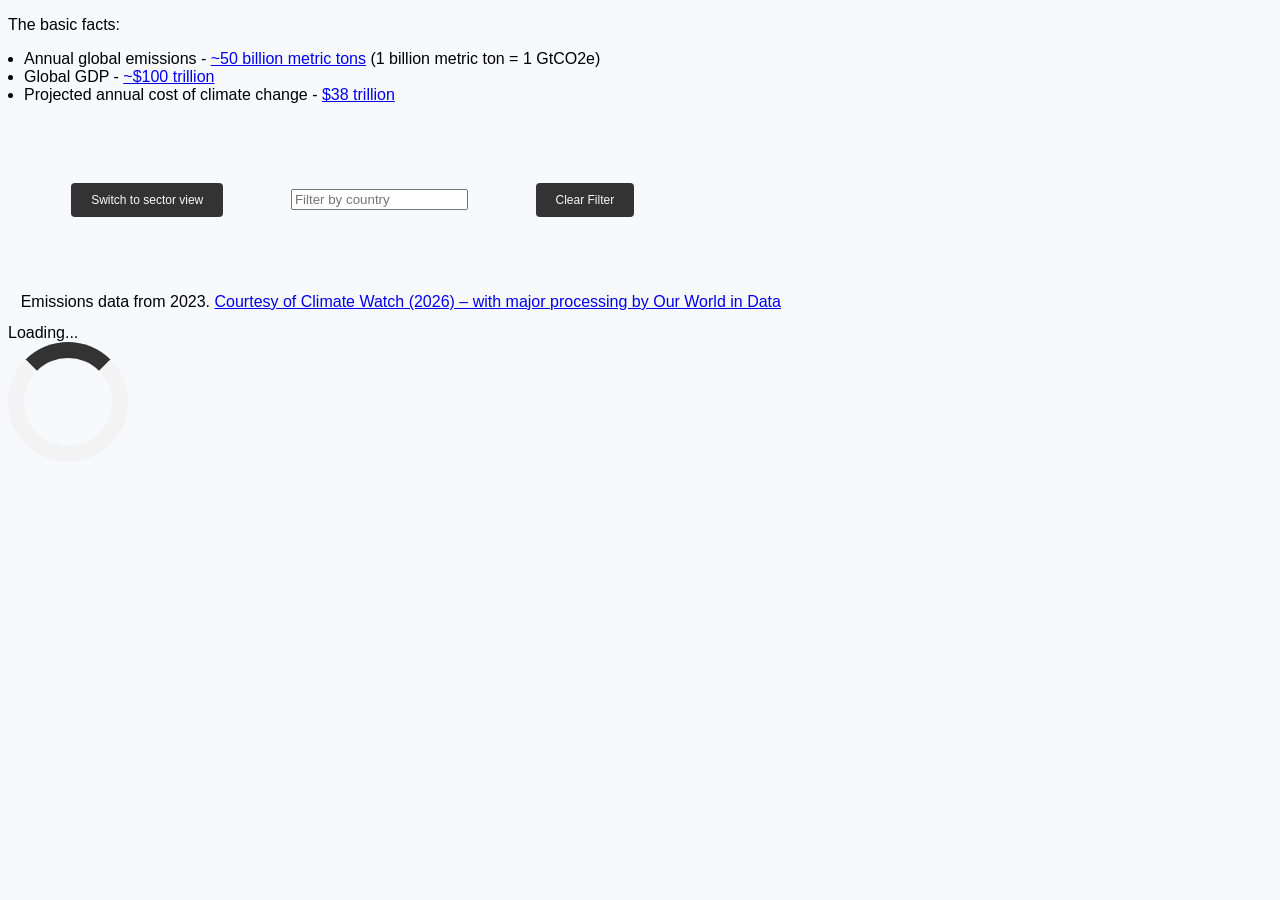
==== index.html @ 5a7fc5b0 "Update toggle text" ====
<!DOCTYPE html>
<html>

<head>
  <meta charset="utf-8">
  <meta name="viewport" content="width=device-width">
  <title>Carbon Emission Treemap</title>
  <link href="style.css" rel="stylesheet" type="text/css" />
  <script src="https://d3js.org/d3.v7.min.js"></script>
</head>

<body>
  <p>
    The basic facts:
  <ul>
    <li>Annual global emissions - <a href="https://data.worldbank.org/indicator/EN.ATM.GHGT.KT.CE?skipRedirection=true">~50 billion metric tons</a> (1 billion metric ton = 1 GtCO2e)</li>
    <li>Global GDP - <a href="https://data.worldbank.org/indicator/NY.GDP.MKTP.CD"> ~$100 trillion</a></li>
    <li>Projected annual cost of climate change - <a
        href="https://www.axios.com/2024/04/18/climate-change-damages-38-trillion ">$38 trillion</a></li>
  </ul>
  </p>
  <button id="toggle-data">Switch to sector view</button>
  <input type="text" id="country-filter" list="countries" placeholder="Filter by country">
  <datalist id="countries"></datalist>
  <button id="clear-filter">Clear Filter</button>
  <div style="padding: 1%;">
    Emissions data from 2023. <a href="https://ourworldindata.org/emissions-by-sector">Courtesy of Climate Watch (2026) – with major processing by Our World in Data</a>
  </div>
  <div id="loaddiv">
    Loading...
    <div class="loader"></div>
  </div>
  <div id="viz"></div>
  <script src="script.js"></script>
</body>

</html>
---- style.css ----
/* 1. Enable smooth scrolling */
html {
  scroll-behavior: smooth;
}

/* 2. Make nav sticky */
main>nav {
  position: sticky;
  top: 2rem;
  align-self: start;
}

/* 3. ScrollSpy active styles (see JS tab for activation) */
.section-nav li.active>a {
  color: #333;
  font-weight: 500;
}

/* Sidebar Navigation */
.section-nav {
  padding-left: 0;
  border-left: 1px solid #efefef;
}

.section-nav a {
  text-decoration: none;
  display: block;
  padding: .125rem 0;
  color: #ccc;
  transition: all 50ms ease-in-out;
  /* 💡 This small transition makes setting of the active state smooth */
}

.section-nav a:hover,
.section-nav a:focus {
  color: #666;
}

/** Poor man's reset **/
* {
  box-sizing: border-box;
}

html,
body {
  background: #f8f9fc;
}

body {
  font-family: Arial, Helvetica, sans-serif;
}

ul,
ol {
  /* list-style: none; */
  margin: 0;
  padding: 0;
}

li {
  margin-left: 1rem;
}

h1 {
  font-weight: 300;
}

/** page layout **/
main {
  display: grid;
  grid-template-columns: 1fr 15em;
  max-width: 100em;
  width: 90%;
  margin: 0 auto;
}

/** enlarge the sections for this demo, so that we have a long scrollable page **/
section {
  padding-bottom: 20rem;
}

.title {
  margin: 0;
  line-height: 1.15;
  font-size: 4rem;
}

.title,
.description {
  text-align: center;
}

.description {
  margin: 4rem 0;
  line-height: 1.5;
  font-size: 1.5rem;
}

.code {
  background: #fafafa;
  border-radius: 5px;
  padding: 0.75rem;
  font-size: 1.1rem;
  font-family: Menlo, Monaco, Lucida Console, Liberation Mono, DejaVu Sans Mono,
    Bitstream Vera Sans Mono, Courier New, monospace;
}

.grid {
  display: flex;
  align-items: center;
  justify-content: center;
  flex-wrap: wrap;
  max-width: 800px;
}

.card {
  margin: 1rem;
  padding: 1.5rem;
  text-align: left;
  color: inherit;
  text-decoration: none;
  border: 1px solid #eaeaea;
  border-radius: 10px;
  transition: color 0.15s ease, border-color 0.15s ease;
  max-width: 300px;
}

.card:hover,
.card:focus,
.card:active {
  color: #0070f3;
  border-color: #0070f3;
}

.card h2 {
  margin: 0 0 1rem 0;
  font-size: 1.5rem;
}

.card p {
  margin: 0;
  font-size: 1.25rem;
  line-height: 1.5;
}

@media (max-width: 600px) {
  .grid {
    width: 100%;
    flex-direction: column;
  }
}

/* Waypoints  */
.graphic {
  width: 100%;
  position: relative;
}

.tooltip {
  position: absolute;
  pointer-events: none;
  background: rgba(0, 0, 0, 0.85);
  color: #fff;
  padding: 0.5rem 0.75rem;
  border-radius: 0.5rem;
  font-size: 0.9rem;
  line-height: 1.4;
  box-shadow: 0 0.5rem 1rem rgba(0, 0, 0, 0.25);
  opacity: 0;
  visibility: hidden;
  transition: opacity 0.15s ease, transform 0.15s ease;
  transform: translateY(-0.25rem);
  z-index: 20;
  white-space: nowrap;
}

.tooltip.visible {
  opacity: 1;
  visibility: visible;
  transform: translateY(0);
}

.graphic__prose {
  width: 24rem;
}

.graphic__prose .trigger {
  padding: 0;
  margin: 0;
  min-height: 240px;
  /* min-height: 150vh; */
  padding-bottom: 150vh;
  font-size: 3vh;

}

.graphic__prose .overlap-trigger {
  z-index: 1;
  position: relative;
  background-color: #f8f9fc;
  padding-bottom: 3vh;
  padding-top: 3vh;
  padding-left: 4rem;
  opacity: 0.9;
  min-height: 0;
}

.graphic__vis {
  position: absolute;
  top: 0;
  margin-left: 30rem;
  -webkit-transform: translate3d(0, 0, 0);
  -moz-transform: translate3d(0, 0, 0);
  transform: translate3d(0, 0, 0);
  height: 100vh;
}

.padding_text {
  min-height: 240px;
  padding-bottom: 150vh;
  font-size: 3vh
}

.graphic__vis.is-fixed {
  position: fixed;
}

.graphic__vis.is-bottom {
  top: auto;
  bottom: 0;
}

.graphic__vis svg {
  /* border: 1px dashed black; */
  top: 50%;
  position: relative;
  -webkit-transform: translateY(-50%);
  -moz-transform: translateY(-50%);
  transform: translateY(-50%);

}

.item circle {
  stroke: #666;
  stroke-width: 1px;
  fill: #fff;
}

.item text {
  fill: #666;
  font-size: 12px;
  text-anchor: middle;
  alignment-baseline: middle;
}

button {
  display: inline-block;
  margin: 5%;
  /*      height: 500px;*/
  background-color: #333;
  color: #f8f9fc;
  padding: 10px 20px;
  border: none;
  border-radius: 4px;
  font-size: 12px;
  cursor: pointer;
}

button:hover {
  background-color: #888;
}

footer {
  background-color: #fff;
  padding: 1rem;
  text-align: center;
  font-size: 14px;
  position: fixed;
  left: 0;
  bottom: 0;
  width: 100%;
  /*  height: 50px;*/
}

.social-icons a {
  display: inline-block;
  margin-right: 10px;
  color: #888;
}

.social-icons a:hover {
  color: #333;
}

.loader {
  border: 16px solid #f3f3f3;
  /* Light grey */
  border-top: 16px solid #333;
  border-radius: 50%;
  width: 120px;
  height: 120px;
  animation: spin 2s linear infinite;
}

@keyframes spin {
  0% {
    transform: rotate(0deg);
  }

  100% {
    transform: rotate(360deg);
  }
}
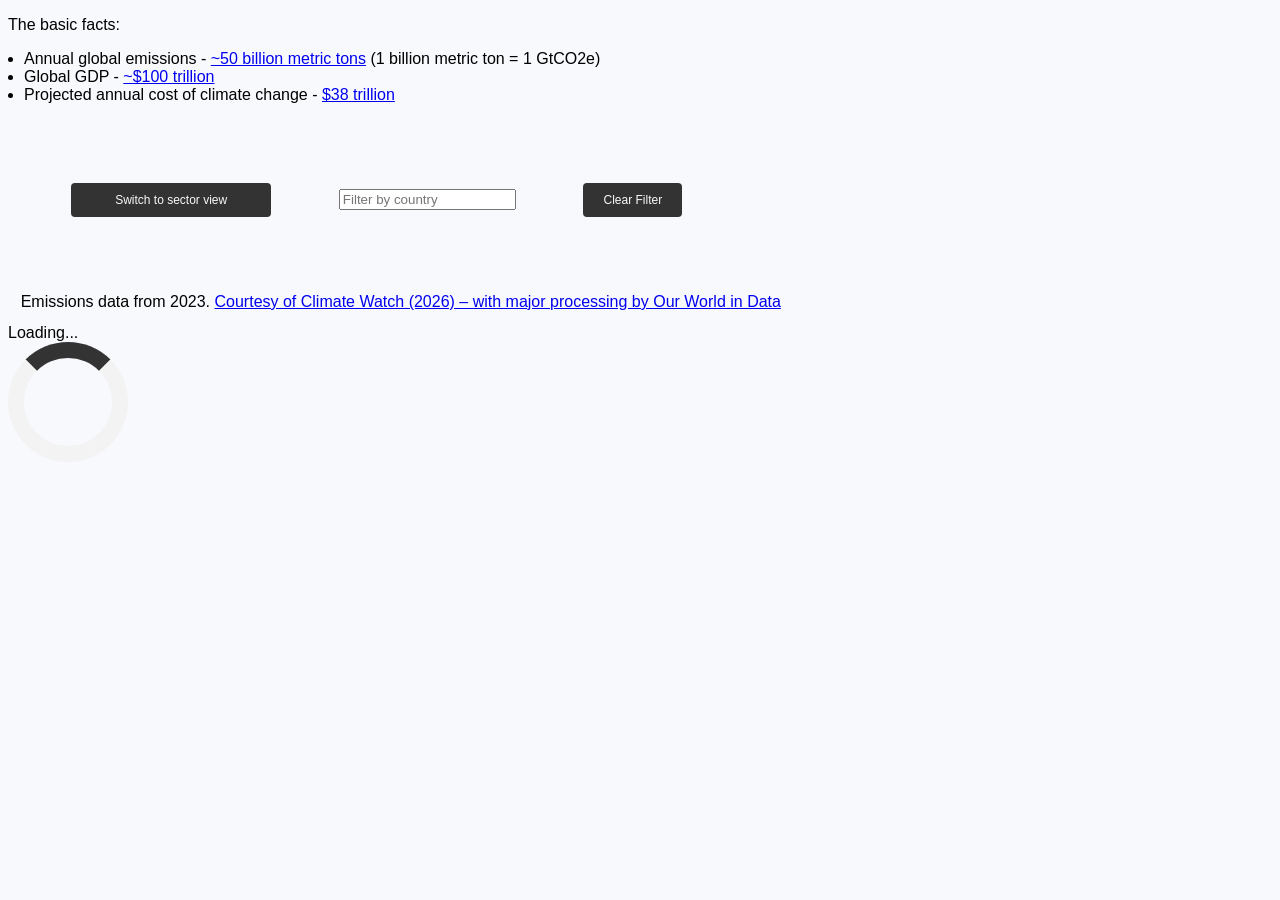
==== commit 47a1be7d: "Fix switch button width" ====
--- a/index.html
+++ b/index.html
@@ -19,7 +19,7 @@
         href="https://www.axios.com/2024/04/18/climate-change-damages-38-trillion ">$38 trillion</a></li>
   </ul>
   </p>
-  <button id="toggle-data">Switch to sector view</button>
+  <button id="toggle-data" style="width: 200px;">Switch to sector view</button>
   <input type="text" id="country-filter" list="countries" placeholder="Filter by country">
   <datalist id="countries"></datalist>
   <button id="clear-filter">Clear Filter</button>
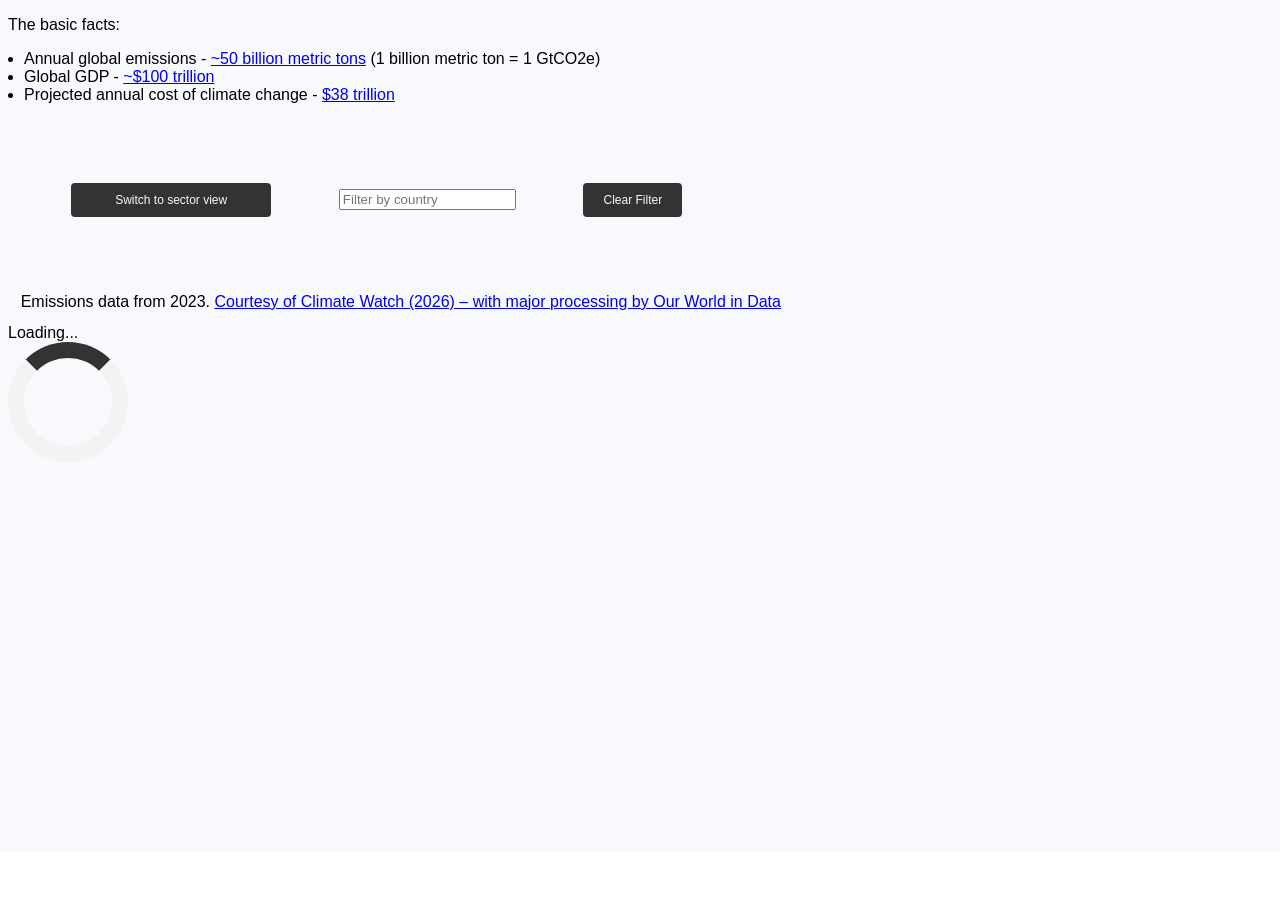
==== commit 44113bea: "Add footer" ====
--- a/index.html
+++ b/index.html
@@ -30,8 +30,17 @@
     Loading...
     <div class="loader"></div>
   </div>
-  <div id="viz"></div>
+  <div id="viz" style="padding: 5%;"></div>
   <script src="script.js"></script>
 </body>
-
+  <footer>
+    <div class="social-icons">
+      <a href="https://www.linkedin.com/in/liufranklin" target="_blank"
+        ><i class="fab fa-linkedin fa-2x"></i
+      ></a>
+      <a href="https://github.com/liufran1" target="_blank"
+        ><i class="fab fa-github fa-2x"></i
+      ></a>
+    </div>
+  </footer>
 </html>
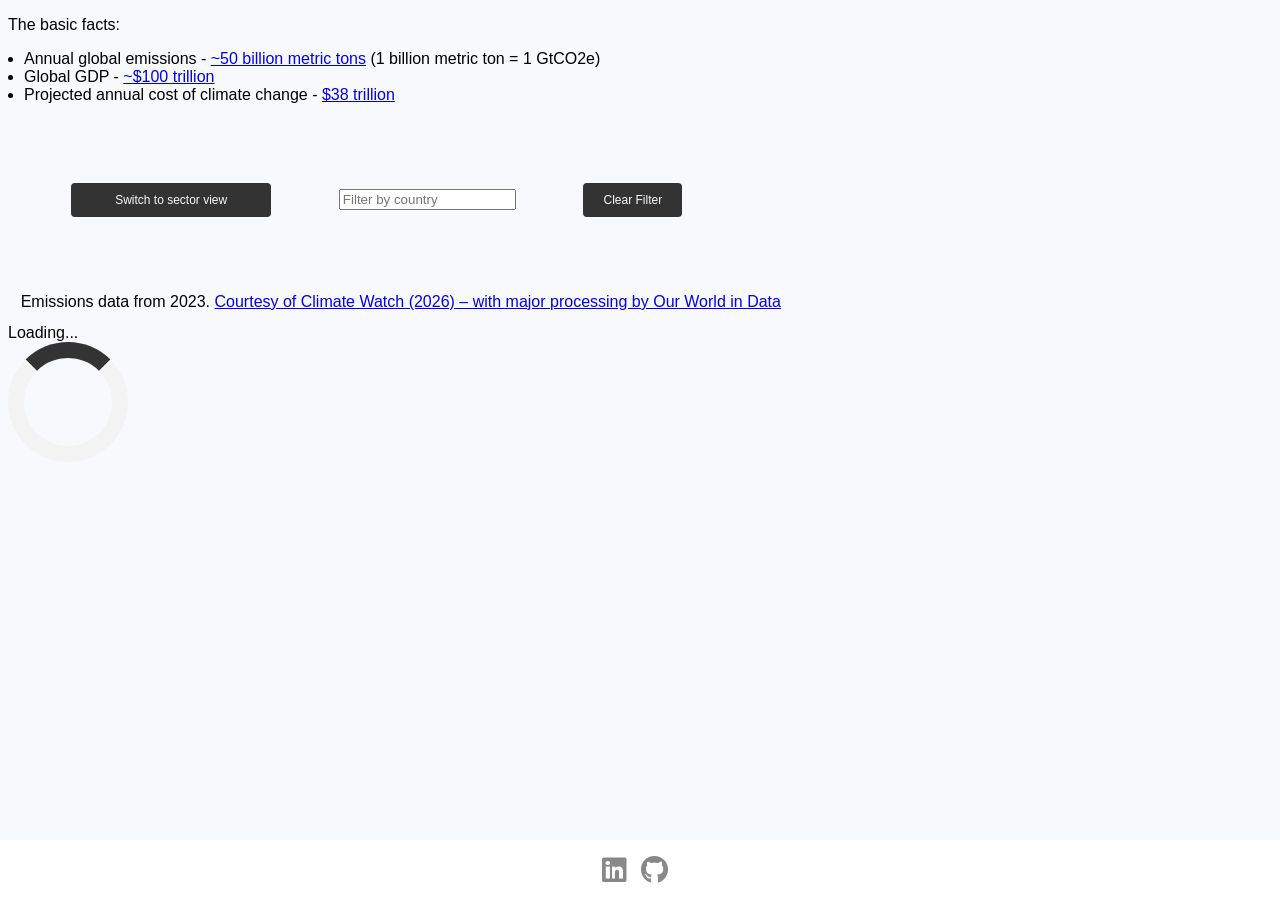
==== commit 28560335: "Fix footer, add metadata to header" ====
--- a/index.html
+++ b/index.html
@@ -6,6 +6,11 @@
   <meta name="viewport" content="width=device-width">
   <title>Carbon Emission Treemap</title>
   <link href="style.css" rel="stylesheet" type="text/css" />
+  <link
+      rel="stylesheet"
+      href="https://cdnjs.cloudflare.com/ajax/libs/font-awesome/5.15.4/css/all.min.css"
+    />
+  <title>Global Carbon Emissions</title>
   <script src="https://d3js.org/d3.v7.min.js"></script>
 </head>
 
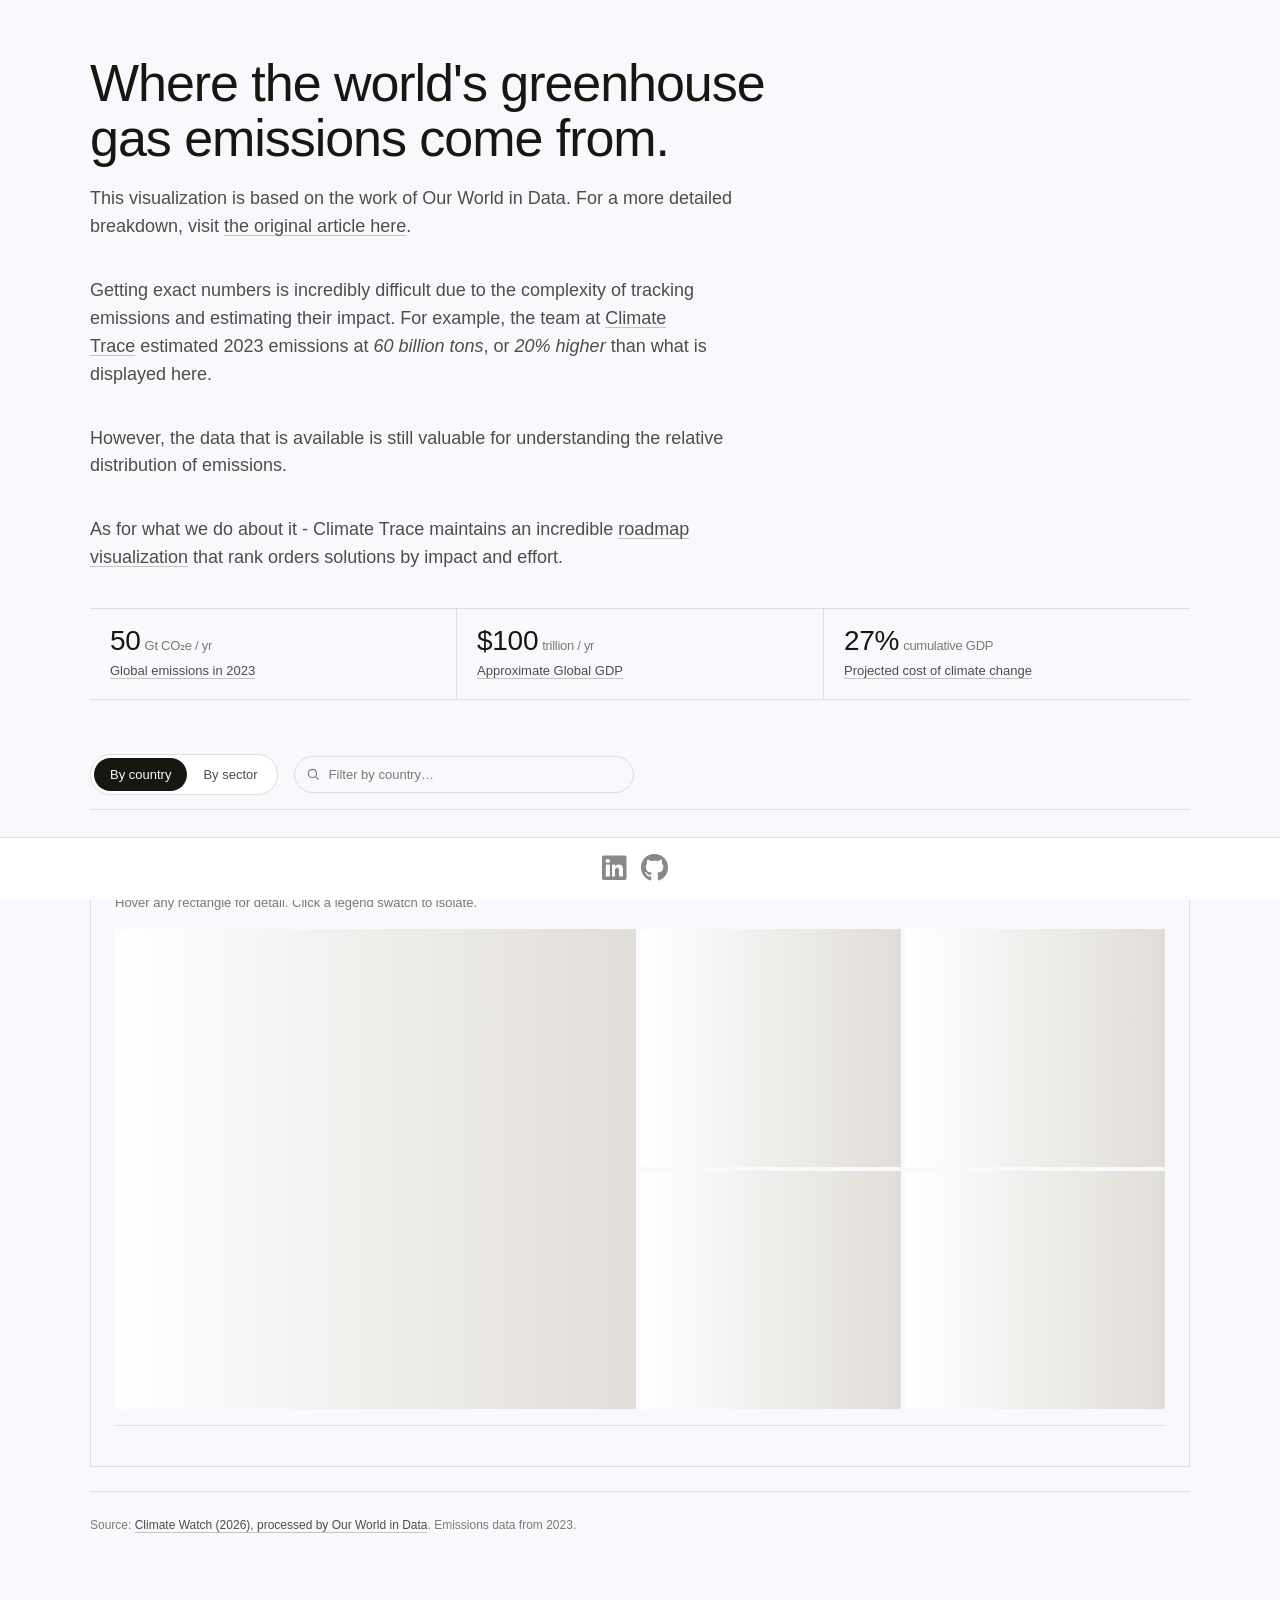
==== commit 341aabb1: "Update design, update background info" ====
--- a/index.html
+++ b/index.html
@@ -1,51 +1,778 @@
 <!DOCTYPE html>
-<html>
-
+<html lang="en">
 <head>
-  <meta charset="utf-8">
-  <meta name="viewport" content="width=device-width">
-  <title>Carbon Emission Treemap</title>
-  <link href="style.css" rel="stylesheet" type="text/css" />
-  <link
-      rel="stylesheet"
-      href="https://cdnjs.cloudflare.com/ajax/libs/font-awesome/5.15.4/css/all.min.css"
-    />
-  <title>Global Carbon Emissions</title>
-  <script src="https://d3js.org/d3.v7.min.js"></script>
+<meta charset="utf-8" />
+<meta name="viewport" content="width=device-width, initial-scale=1" />
+<title>Where the world's emissions come from</title>
+<link
+  rel="stylesheet"
+  href="https://cdnjs.cloudflare.com/ajax/libs/font-awesome/5.15.4/css/all.min.css"
+/>
+<script src="https://d3js.org/d3.v7.min.js"></script>
+<style>
+  :root {
+    --bg:        #f8f9fc;
+    --surface:   #ffffff;
+    --line:      oklch(0.90 0.008 80);
+    --line-2:    oklch(0.82 0.01 80);
+    --ink:       oklch(0.20 0.01 80);
+    --ink-2:     oklch(0.42 0.01 80);
+    --ink-3:     oklch(0.58 0.01 80);
+    --accent:    oklch(0.58 0.17 35);
+    --accent-2:  oklch(0.58 0.17 35 / 0.10);
+
+    /* sector palette — same chroma/lightness, varied hue */
+    --c-elec:    oklch(0.62 0.13 35);   /* ember */
+    --c-trans:   oklch(0.62 0.13 70);   /* amber */
+    --c-mfg:     oklch(0.62 0.13 130);  /* moss */
+    --c-ind:     oklch(0.62 0.13 175);  /* teal */
+    --c-agri:    oklch(0.62 0.13 220);  /* sky */
+    --c-avia:    oklch(0.62 0.13 270);  /* indigo */
+    --c-land:    oklch(0.62 0.13 320);  /* plum */
+    --c-waste:   oklch(0.62 0.13 5);    /* rust */
+    --c-bldg:    oklch(0.55 0.06 60);   /* taupe */
+    --c-fugi:    oklch(0.45 0.04 60);   /* graphite */
+    --c-other:   oklch(0.70 0.02 80);   /* sand */
+  }
+
+  * { box-sizing: border-box; }
+  html, body { margin: 0; padding: 0; background: var(--bg); color: var(--ink); }
+  body {
+    font-family: Arial, Helvetica, sans-serif;
+    font-size: 15px;
+    line-height: 1.5;
+    -webkit-font-smoothing: antialiased;
+    text-rendering: optimizeLegibility;
+    padding-bottom: 64px; /* room for fixed footer */
+  }
+  a { color: var(--ink-2); text-decoration: underline; text-decoration-color: var(--line-2); text-underline-offset: 3px; }
+  a:hover { color: var(--accent); }
+
+  .page { max-width: 1180px; margin: 0 auto; padding: 56px 40px 80px; }
+
+  /* ---------- Header ---------- */
+  .eyebrow {
+    font-family: Arial, Helvetica, sans-serif;
+    font-size: 12px;
+    letter-spacing: 0.12em;
+    text-transform: uppercase;
+    color: var(--accent);
+    margin-bottom: 20px;
+    display: flex;
+    align-items: center;
+    gap: 10px;
+  }
+  .eyebrow::before {
+    content: "";
+    width: 24px; height: 1px;
+    background: var(--accent);
+    display: inline-block;
+  }
+  h1 {
+    font-family: Arial, Helvetica, sans-serif;
+    font-weight: 300;
+    font-size: 52px;
+    line-height: 1.05;
+    letter-spacing: -0.02em;
+    margin: 0 0 20px;
+    text-wrap: balance;
+    max-width: 880px;
+  }
+  h1 em { font-style: italic; color: var(--ink-2); font-weight: 400; }
+  .dek {
+    font-size: 18px;
+    line-height: 1.55;
+    color: var(--ink-2);
+    max-width: 680px;
+    margin: 0 0 36px;
+    text-wrap: pretty;
+  }
+
+  /* ---------- Stat strip ---------- */
+  .stats {
+    display: grid;
+    grid-template-columns: repeat(3, 1fr);
+    gap: 1px;
+    background: var(--line);
+    border-top: 1px solid var(--line);
+    border-bottom: 1px solid var(--line);
+    margin: 0 0 40px;
+  }
+  .stat {
+    background: var(--bg);
+    padding: 18px 20px;
+  }
+  .stat .num {
+    font-family: Arial, Helvetica, sans-serif;
+    font-size: 28px;
+    font-weight: 400;
+    letter-spacing: -0.01em;
+    line-height: 1;
+    margin-bottom: 6px;
+  }
+  .stat .num .unit {
+    font-family: Arial, Helvetica, sans-serif;
+    font-size: 13px;
+    color: var(--ink-3);
+    margin-left: 4px;
+    font-weight: 400;
+  }
+  .stat .lbl {
+    font-size: 13px;
+    color: var(--ink-2);
+  }
+  .stat .lbl a { color: var(--ink-2); text-decoration: underline; text-decoration-color: var(--line-2); text-underline-offset: 3px; }
+  .stat .lbl a:hover { color: var(--accent); }
+
+  /* ---------- Controls ---------- */
+  .controls {
+    display: flex;
+    align-items: center;
+    gap: 16px;
+    flex-wrap: wrap;
+    padding: 14px 0;
+    border-bottom: 1px solid var(--line);
+    margin-bottom: 28px;
+  }
+  .ctrl-label {
+    font-family: Arial, Helvetica, sans-serif;
+    font-size: 11px;
+    letter-spacing: 0.08em;
+    text-transform: uppercase;
+    color: var(--ink-3);
+  }
+
+  /* segmented toggle */
+  .seg {
+    display: inline-flex;
+    background: var(--surface);
+    border: 1px solid var(--line);
+    border-radius: 999px;
+    padding: 3px;
+    position: relative;
+  }
+  .seg button {
+    appearance: none;
+    border: 0;
+    background: transparent;
+    font: inherit;
+    font-size: 13px;
+    font-weight: 500;
+    color: var(--ink-2);
+    padding: 7px 16px;
+    border-radius: 999px;
+    cursor: pointer;
+    transition: color .15s ease;
+  }
+  .seg button.active {
+    background: var(--ink);
+    color: var(--bg);
+  }
+  .seg button:not(.active):hover { color: var(--ink); }
+
+  /* search */
+  .search {
+    position: relative;
+    flex: 1;
+    max-width: 340px;
+    min-width: 220px;
+  }
+  .search svg {
+    position: absolute;
+    left: 12px; top: 50%;
+    transform: translateY(-50%);
+    width: 14px; height: 14px;
+    color: var(--ink-3);
+    pointer-events: none;
+  }
+  .search input {
+    width: 100%;
+    appearance: none;
+    border: 1px solid var(--line);
+    background: var(--bg);
+    border-radius: 999px;
+    padding: 8px 14px 8px 34px;
+    font: inherit;
+    font-size: 13px;
+    color: var(--ink);
+    transition: border-color .15s ease, box-shadow .15s ease;
+  }
+  .search input:focus {
+    outline: none;
+    border-color: var(--ink-2);
+    box-shadow: 0 0 0 3px var(--accent-2);
+  }
+  .search input::placeholder { color: var(--ink-3); }
+
+  /* filter chip */
+  .chips { display: flex; gap: 8px; align-items: center; flex-wrap: wrap; }
+  .chip {
+    display: inline-flex;
+    align-items: center;
+    gap: 6px;
+    background: var(--ink);
+    color: var(--bg);
+    padding: 5px 6px 5px 12px;
+    border-radius: 999px;
+    font-size: 12px;
+    font-weight: 500;
+  }
+  .chip button {
+    appearance: none;
+    border: 0;
+    background: rgba(255,255,255,0.18);
+    color: var(--bg);
+    width: 18px; height: 18px;
+    border-radius: 50%;
+    display: inline-flex;
+    align-items: center;
+    justify-content: center;
+    cursor: pointer;
+    line-height: 0;
+  }
+  .chip button:hover { background: rgba(255,255,255,0.32); }
+
+  /* ---------- Chart frame ---------- */
+  .chart-frame {
+    border: 1px solid var(--line);
+    background: var(--bg);
+    padding: 24px;
+    margin-bottom: 16px;
+    position: relative;
+  }
+  .chart-meta {
+    display: flex;
+    justify-content: space-between;
+    align-items: baseline;
+    margin-bottom: 16px;
+    gap: 24px;
+    flex-wrap: wrap;
+  }
+  .chart-title {
+    font-family: Arial, Helvetica, sans-serif;
+    font-size: 20px;
+    font-weight: 500;
+    letter-spacing: -0.01em;
+  }
+  .chart-sub {
+    font-size: 13px;
+    color: var(--ink-3);
+  }
+  .chart-total {
+    font-family: Arial, Helvetica, sans-serif;
+    font-size: 13px;
+    color: var(--ink-2);
+  }
+  .chart-total b { color: var(--ink); font-weight: 500; }
+
+  #viz {
+    width: 100%;
+    position: relative;
+    min-height: 200px;
+  }
+  #viz svg { display: block; width: 100%; height: auto; }
+
+  .cell {
+    cursor: default;
+    transition: opacity .15s ease, filter .15s ease;
+  }
+  .cell.dim { opacity: 0.35; }
+  .cell-label {
+    fill: #fff;
+    font-family: Arial, Helvetica, sans-serif;
+    font-size: 11px;
+    font-weight: 500;
+    pointer-events: none;
+    paint-order: stroke;
+    stroke: rgba(0,0,0,0.18);
+    stroke-width: 0.5px;
+  }
+  .cell-value {
+    fill: rgba(255,255,255,0.78);
+    font-family: Arial, Helvetica, sans-serif;
+    font-size: 10px;
+    pointer-events: none;
+  }
+  .group-label {
+    fill: var(--ink);
+    font-family: Arial, Helvetica, sans-serif;
+    font-size: 13px;
+    font-weight: 600;
+    pointer-events: none;
+  }
+
+  /* legend */
+  .legend {
+    display: flex;
+    flex-wrap: wrap;
+    gap: 6px 18px;
+    padding-top: 16px;
+    border-top: 1px solid var(--line);
+    margin-top: 16px;
+  }
+  .legend .item {
+    display: inline-flex;
+    align-items: center;
+    gap: 8px;
+    font-size: 12px;
+    color: var(--ink-2);
+    cursor: pointer;
+    user-select: none;
+  }
+  .legend .item:hover { color: var(--ink); }
+  .legend .item .sw {
+    width: 10px; height: 10px;
+    border-radius: 2px;
+    flex-shrink: 0;
+  }
+  .legend .item.muted { opacity: 0.4; }
+
+  /* tooltip */
+  .tt {
+    position: fixed;
+    pointer-events: none;
+    background: var(--ink);
+    color: var(--bg);
+    padding: 10px 12px;
+    border-radius: 6px;
+    font-size: 12px;
+    line-height: 1.4;
+    box-shadow: 0 8px 24px rgba(0,0,0,0.18);
+    opacity: 0;
+    transition: opacity .12s ease;
+    z-index: 50;
+    max-width: 240px;
+  }
+  .tt.show { opacity: 1; }
+  .tt .name { font-weight: 600; margin-bottom: 4px; }
+  .tt .val { font-family: Arial, Helvetica, sans-serif; color: oklch(0.85 0.01 80); }
+  .tt .sub { font-size: 11px; color: oklch(0.72 0.01 80); margin-top: 2px; }
+
+  /* loading */
+  .skeleton {
+    display: grid;
+    grid-template-columns: 2fr 1fr 1fr;
+    grid-template-rows: 1fr 1fr;
+    gap: 4px;
+    height: 480px;
+  }
+  .skeleton > div {
+    background: linear-gradient(90deg, var(--surface), var(--line), var(--surface));
+    background-size: 200% 100%;
+    animation: shimmer 1.6s infinite;
+  }
+  .skeleton > div:nth-child(1) { grid-row: 1 / span 2; }
+  @keyframes shimmer {
+    0% { background-position: 200% 0; }
+    100% { background-position: -200% 0; }
+  }
+
+  /* original-style fixed footer */
+  footer {
+    background-color: #fff;
+    padding: 1rem;
+    text-align: center;
+    font-size: 14px;
+    position: fixed;
+    left: 0;
+    bottom: 0;
+    width: 100%;
+    border-top: 1px solid var(--line);
+    z-index: 30;
+  }
+  .social-icons a {
+    display: inline-block;
+    margin-right: 10px;
+    color: #888;
+    text-decoration: none;
+  }
+  .social-icons a:hover { color: #333; }
+
+  /* footnote */
+  .footnote {
+    display: flex;
+    justify-content: space-between;
+    align-items: center;
+    flex-wrap: wrap;
+    gap: 12px;
+    padding-top: 24px;
+    margin-top: 24px;
+    border-top: 1px solid var(--line);
+    font-size: 12px;
+    color: var(--ink-3);
+  }
+  .footnote a { color: var(--ink-2); text-decoration: underline; text-decoration-color: var(--line-2); text-underline-offset: 3px; }
+  .footnote a:hover { color: var(--accent); }
+  .footnote .src { max-width: 70%; }
+
+  @media (max-width: 720px) {
+    .page { padding: 32px 20px 56px; }
+    h1 { font-size: 36px; }
+    .dek { font-size: 16px; }
+    .stats { grid-template-columns: 1fr; }
+  }
+</style>
 </head>
-
 <body>
-  <p>
-    The basic facts:
-  <ul>
-    <li>Annual global emissions - <a href="https://data.worldbank.org/indicator/EN.ATM.GHGT.KT.CE?skipRedirection=true">~50 billion metric tons</a> (1 billion metric ton = 1 GtCO2e)</li>
-    <li>Global GDP - <a href="https://data.worldbank.org/indicator/NY.GDP.MKTP.CD"> ~$100 trillion</a></li>
-    <li>Projected annual cost of climate change - <a
-        href="https://www.axios.com/2024/04/18/climate-change-damages-38-trillion ">$38 trillion</a></li>
-  </ul>
-  </p>
-  <button id="toggle-data" style="width: 200px;">Switch to sector view</button>
-  <input type="text" id="country-filter" list="countries" placeholder="Filter by country">
-  <datalist id="countries"></datalist>
-  <button id="clear-filter">Clear Filter</button>
-  <div style="padding: 1%;">
-    Emissions data from 2023. <a href="https://ourworldindata.org/emissions-by-sector">Courtesy of Climate Watch (2026) – with major processing by Our World in Data</a>
-  </div>
-  <div id="loaddiv">
-    Loading...
-    <div class="loader"></div>
-  </div>
-  <div id="viz" style="padding: 5%;"></div>
-  <script src="script.js"></script>
-</body>
+  <main class="page">
+    <!-- <div class="eyebrow">Climate · 2023 data</div> -->
+    <h1>Where the world's greenhouse gas emissions come from.</h1>
+    <p class="dek">This visualization is based on the work of Our World in Data. For a more detailed breakdown, visit <a href="https://ourworldindata.org/emissions-by-sector">the original article here</a>.</p>
+    <p class="dek">Getting exact numbers is incredibly difficult due to the complexity of tracking emissions and estimating their impact. For example, the team at <a href="https://climatetrace.org/inventory?from=2023&to=2023">Climate Trace</a> estimated 2023 emissions at <em>60 billion tons</em>, or <em>20% higher</em> than what is displayed here.</p>
+    <p class="dek">However, the data that is available is still valuable for understanding the relative distribution of emissions.</p>
+    <p class="dek">As for what we do about it - Climate Trace maintains an incredible <a href="https://climatetrace.org/reduce/countries/all/Global">roadmap visualization</a> that rank orders solutions by impact and effort.</p>
+
+    <section class="stats">
+      <div class="stat">
+        <div class="num">50<span class="unit">Gt CO₂e / yr</span></div>
+        <div class="lbl"><a href="https://data.worldbank.org/indicator/EN.ATM.GHGT.KT.CE?skipRedirection=true">Global emissions in 2023</a></div>
+      </div>
+      <div class="stat">
+        <div class="num">$100<span class="unit">trillion / yr</span></div>
+        <div class="lbl"><a href="https://data.worldbank.org/indicator/NY.GDP.MKTP.CD">Approximate Global GDP</a></div>
+      </div>
+      <div class="stat">
+        <div class="num">27%<span class="unit">cumulative GDP</span></div>
+        <div class="lbl"><a href="https://web-assets.bcg.com/a1/fc/811b182f481fbe039d51776ec172/landing-the-economic-case-for-climate-action-with-decision-makers-wo-spine-mar-2025.pdf">Projected cost of climate change</a></div>
+      </div>
+    </section>
+
+    <div class="controls">
+      <!-- <span class="ctrl-label">View</span> -->
+      <div class="seg" role="tablist" aria-label="View mode">
+        <button class="active" data-view="country">By country</button>
+        <button data-view="sector">By sector</button>
+      </div>
+      <div class="search">
+        <svg viewBox="0 0 24 24" fill="none" stroke="currentColor" stroke-width="2" stroke-linecap="round" stroke-linejoin="round"><circle cx="11" cy="11" r="7"></circle><line x1="21" y1="21" x2="16.65" y2="16.65"></line></svg>
+        <input id="search" list="countries" placeholder="Filter by country…" autocomplete="off" />
+        <datalist id="countries"></datalist>
+      </div>
+      <div class="chips" id="chips"></div>
+    </div>
+
+    <section class="chart-frame">
+      <div class="chart-meta">
+        <div>
+          <div class="chart-title" id="chart-title">Emissions by country, then sector</div>
+          <div class="chart-sub" id="chart-sub">Hover any rectangle for detail. Click a legend swatch to isolate.</div>
+        </div>
+        <div class="chart-total" id="chart-total"></div>
+      </div>
+      <div id="viz">
+        <div class="skeleton"><div></div><div></div><div></div><div></div><div></div></div>
+      </div>
+      <div class="legend" id="legend"></div>
+    </section>
+
+    <div class="footnote">
+      <div class="src">Source: <a href="https://ourworldindata.org/emissions-by-sector">Climate Watch (2026), processed by Our World in Data</a>. Emissions data from 2023.</div>
+    </div>
+  </main>
+
   <footer>
     <div class="social-icons">
-      <a href="https://www.linkedin.com/in/liufranklin" target="_blank"
-        ><i class="fab fa-linkedin fa-2x"></i
-      ></a>
-      <a href="https://github.com/liufran1" target="_blank"
-        ><i class="fab fa-github fa-2x"></i
-      ></a>
+      <a href="https://www.linkedin.com/in/liufranklin" target="_blank"><i class="fab fa-linkedin fa-2x"></i></a>
+      <a href="https://github.com/liufran1" target="_blank"><i class="fab fa-github fa-2x"></i></a>
     </div>
   </footer>
+
+  <div class="tt" id="tt"></div>
+
+<script>
+const SECTOR_FIELDS = [
+  'Electricity and heat',
+  'Transport',
+  'Manufacturing and construction',
+  'Industry',
+  'Agriculture',
+  'Aviation and shipping',
+  'Land-use change and forestry',
+  'Waste',
+  'Buildings',
+  'Fugitive emissions',
+  'Other fuel combustion'
+];
+
+const SECTOR_COLOR = {
+  'Electricity and heat':           getCss('--c-elec'),
+  'Transport':                      getCss('--c-trans'),
+  'Manufacturing and construction': getCss('--c-mfg'),
+  'Industry':                       getCss('--c-ind'),
+  'Agriculture':                    getCss('--c-agri'),
+  'Aviation and shipping':          getCss('--c-avia'),
+  'Land-use change and forestry':   getCss('--c-land'),
+  'Waste':                          getCss('--c-waste'),
+  'Buildings':                      getCss('--c-bldg'),
+  'Fugitive emissions':             getCss('--c-fugi'),
+  'Other fuel combustion':          getCss('--c-other'),
+};
+
+function getCss(name) {
+  return getComputedStyle(document.documentElement).getPropertyValue(name).trim();
+}
+
+const fmtMt = d3.format(",.0f");        // millions of tCO2e
+const fmtPct = d3.format(".1%");
+
+const state = {
+  view: 'country',     // 'country' | 'sector'
+  filter: '',          // country name
+  isolatedSector: null,// sector hover/isolate
+  rows: [],
+  fullTotal: 0,
+};
+
+// --- data prep ---
+function latestRows(rows, filter='') {
+  const maxYear = {};
+  for (const r of rows) {
+    if (!r.Code || r.Code.includes('OWID_')) continue;
+    maxYear[r.Entity] = Math.max(r.Year, maxYear[r.Entity] || 0);
+  }
+  let out = rows.filter(r => r.Code && !r.Code.includes('OWID_') && r.Year === maxYear[r.Entity]);
+  out.sort((a,b) => totalOf(b) - totalOf(a));
+  if (filter) out = out.filter(r => r.Entity === filter);
+  return out;
+}
+function totalOf(row) {
+  return SECTOR_FIELDS.reduce((s,f) => s + (row[f] || 0), 0);
+}
+
+function buildHierarchy(rows, view) {
+  const root = { name: 'root', children: [] };
+  if (view === 'country') {
+    for (const r of rows) {
+      const node = { name: r.Entity, children: [] };
+      for (const f of SECTOR_FIELDS) {
+        if (r[f] > 0) node.children.push({ name: f, country: r.Entity, sector: f, value: r[f] });
+      }
+      if (node.children.length) root.children.push(node);
+    }
+  } else {
+    for (const f of SECTOR_FIELDS) {
+      const node = { name: f, sector: f, children: [] };
+      for (const r of rows) {
+        if (r[f] > 0) node.children.push({ name: r.Entity, country: r.Entity, sector: f, value: r[f] });
+      }
+      if (node.children.length) root.children.push(node);
+    }
+  }
+  return root;
+}
+
+// --- render ---
+const viz = d3.select('#viz');
+const tt = d3.select('#tt');
+
+function renderTreemap() {
+  const filteredRows = state.filter ? state.rows.filter(r => r.Entity === state.filter) : state.rows;
+  const total = d3.sum(filteredRows, totalOf);
+  const root = buildHierarchy(filteredRows, state.view);
+
+  const width = viz.node().clientWidth;
+  // scale height by share of global
+  const baseH = 560;
+  const scale = state.filter ? Math.max(0.35, Math.sqrt(total / state.fullTotal)) : 1;
+  const height = state.filter ? Math.max(280, baseH * scale) : baseH;
+
+  d3.select('#chart-total').html(
+    `<b>${fmtMt(total/1e6)}</b> Mt CO₂e ` +
+    (state.filter ? `· ${fmtPct(total/state.fullTotal)} of global` : `· ${fmtPct(total/state.fullTotal)} of global`)
+  );
+
+  const hier = d3.hierarchy(root)
+    .sum(d => d.value || 0)
+    .sort((a,b) => b.value - a.value);
+
+  // Pre-pass to know each group's untouched footprint so we can pad large
+  // groups generously and small ones not at all.
+  const probe = d3.treemap().size([width, height]).paddingInner(1).round(true);
+  probe(hier.copy());
+  // d3.treemap accepts functions for padding — give big groups breathing room
+  // (label + outer gap), tiny groups none.
+  const padTop = d => {
+    const w = d.x1 - d.x0, h = d.y1 - d.y0;
+    return (w >= 80 && h >= 60) ? 22 : 1;
+  };
+  const padOuter = d => {
+    const w = d.x1 - d.x0, h = d.y1 - d.y0;
+    return (w >= 80 && h >= 60) ? 10 : 1;
+  };
+  d3.treemap()
+    .size([width, height])
+    .paddingInner(1)
+    .paddingOuter(padOuter)
+    .paddingTop(padTop)
+    .round(true)(hier);
+
+  const leaves = hier.leaves();
+  const groups = hier.children || [];
+
+  viz.select('.skeleton').remove();
+  let svg = viz.select('svg');
+  if (svg.empty()) svg = viz.append('svg');
+  svg.attr('viewBox', `0 0 ${width} ${height}`)
+     .attr('width', width).attr('height', height);
+
+  // group labels — only when the group has room
+  const labelGroups = groups.filter(d => (d.x1 - d.x0) >= 80 && (d.y1 - d.y0) >= 60);
+  const gSel = svg.selectAll('text.group-label').data(labelGroups, d => d.data.name);
+  gSel.exit().remove();
+  gSel.enter().append('text')
+    .attr('class','group-label')
+    .merge(gSel)
+    .attr('x', d => d.x0 + 2)
+    .attr('y', d => d.y0 + 14)
+    .text(d => {
+      const w = d.x1 - d.x0;
+      const full = `${d.data.name} · ${fmtMt(d.value/1e6)} Mt`;
+      // ~6.5 px/char for 13px Arial — trim if overflowing
+      const maxChars = Math.floor((w - 6) / 6.5);
+      if (full.length <= maxChars) return full;
+      if (d.data.name.length <= maxChars) return d.data.name;
+      return d.data.name.slice(0, Math.max(0, maxChars - 1)) + '…';
+    });
+
+  // cells
+  const cells = svg.selectAll('g.cell').data(leaves, d => `${d.data.country}|${d.data.sector}`);
+  cells.exit().remove();
+  const cellsEnter = cells.enter().append('g').attr('class','cell');
+  cellsEnter.append('rect');
+  cellsEnter.append('text').attr('class','cell-label');
+  cellsEnter.append('text').attr('class','cell-value');
+
+  const cellsAll = cellsEnter.merge(cells);
+
+  cellsAll
+    .on('mouseenter', (e,d) => {
+      tt.classed('show', true).html(
+        `<div class="name">${d.data.country}</div>` +
+        `<div class="sub">${d.data.sector}</div>` +
+        `<div class="val">${fmtMt(d.value/1e6)} Mt CO₂e · ${fmtPct(d.value/state.fullTotal)} of global</div>`
+      );
+    })
+    .on('mousemove', (e) => {
+      const x = Math.min(e.clientX + 14, window.innerWidth - 260);
+      const y = Math.min(e.clientY + 14, window.innerHeight - 100);
+      tt.style('left', x+'px').style('top', y+'px');
+    })
+    .on('mouseleave', () => tt.classed('show', false))
+    .classed('dim', d => state.isolatedSector && d.data.sector !== state.isolatedSector);
+
+  cellsAll.select('rect')
+    .transition().duration(400)
+    .attr('x', d => d.x0)
+    .attr('y', d => d.y0)
+    .attr('width',  d => Math.max(0, d.x1 - d.x0))
+    .attr('height', d => Math.max(0, d.y1 - d.y0))
+    .attr('fill', d => SECTOR_COLOR[d.data.sector] || 'var(--c-other)');
+
+  cellsAll.select('text.cell-label')
+    .attr('x', d => d.x0 + 8)
+    .attr('y', d => d.y0 + 16)
+    .text(d => {
+      const w = d.x1 - d.x0, h = d.y1 - d.y0;
+      if (w < 60 || h < 28) return '';
+      return state.view === 'country' ? d.data.country : d.data.country;
+    });
+
+  cellsAll.select('text.cell-value')
+    .attr('x', d => d.x0 + 8)
+    .attr('y', d => d.y0 + 30)
+    .text(d => {
+      const w = d.x1 - d.x0, h = d.y1 - d.y0;
+      if (w < 80 || h < 44) return '';
+      return state.view === 'country'
+        ? d.data.sector.replace('Manufacturing and construction','Mfg & const.')
+                       .replace('Land-use change and forestry','Land use')
+                       .replace('Aviation and shipping','Aviation')
+                       .replace('Electricity and heat','Electricity')
+                       .replace('Other fuel combustion','Other fuel')
+        : d.data.country;
+    });
+
+  // chart title/subtitle
+  if (state.filter) {
+    d3.select('#chart-title').text(`${state.filter} — emissions by sector`);
+    d3.select('#chart-sub').text('Box size scales relative to global emissions.');
+  } else if (state.view === 'country') {
+    d3.select('#chart-title').text('Emissions by country, then sector');
+    d3.select('#chart-sub').text('Largest emitters first. Color encodes sector.');
+  } else {
+    d3.select('#chart-title').text('Emissions by sector, then country');
+    d3.select('#chart-sub').text('Each group is a sector; cells inside are the countries contributing to it.');
+  }
+}
+
+function renderLegend() {
+  const present = new Set();
+  const filteredRows = state.filter ? state.rows.filter(r => r.Entity === state.filter) : state.rows;
+  for (const r of filteredRows) for (const f of SECTOR_FIELDS) if (r[f] > 0) present.add(f);
+
+  const data = SECTOR_FIELDS.filter(f => present.has(f));
+  const sel = d3.select('#legend').selectAll('.item').data(data, d => d);
+  sel.exit().remove();
+  const enter = sel.enter().append('div').attr('class','item');
+  enter.append('span').attr('class','sw');
+  enter.append('span').attr('class','lbl');
+  const all = enter.merge(sel);
+  all.select('.sw').style('background', d => SECTOR_COLOR[d]);
+  all.select('.lbl').text(d => d);
+  all.classed('muted', d => state.isolatedSector && state.isolatedSector !== d)
+     .on('mouseenter', (e,d) => { state.isolatedSector = d; renderTreemap(); renderLegend(); })
+     .on('mouseleave', () => { state.isolatedSector = null; renderTreemap(); renderLegend(); });
+}
+
+function renderChips() {
+  const sel = d3.select('#chips').selectAll('.chip').data(state.filter ? [state.filter] : []);
+  sel.exit().remove();
+  const enter = sel.enter().append('div').attr('class','chip');
+  enter.append('span').text(d => d);
+  enter.append('button').attr('aria-label','Clear filter').html(svgX());
+  enter.select('button').on('click', () => {
+    state.filter = '';
+    document.getElementById('search').value = '';
+    renderAll();
+  });
+}
+function svgX() { return '<svg width="10" height="10" viewBox="0 0 24 24" fill="none" stroke="currentColor" stroke-width="3" stroke-linecap="round"><line x1="6" y1="6" x2="18" y2="18"/><line x1="18" y1="6" x2="6" y2="18"/></svg>'; }
+
+function renderAll() {
+  renderChips();
+  renderLegend();
+  renderTreemap();
+}
+
+// --- wire up ---
+d3.selectAll('.seg button').on('click', function() {
+  d3.selectAll('.seg button').classed('active', false);
+  d3.select(this).classed('active', true);
+  state.view = this.dataset.view;
+  renderTreemap();
+});
+
+d3.select('#search').on('input', function() {
+  const v = this.value.trim();
+  // only commit when matches a known country
+  const opts = Array.from(document.querySelectorAll('#countries option')).map(o => o.value);
+  if (!v) { state.filter = ''; renderAll(); return; }
+  if (opts.includes(v)) { state.filter = v; renderAll(); }
+});
+
+window.addEventListener('resize', () => renderTreemap());
+
+// --- load data ---
+d3.csv('../data/ghg-emissions-by-sector.csv', d3.autoType).then(raw => {
+  state.rows = latestRows(raw);
+  state.fullTotal = d3.sum(state.rows, totalOf);
+
+  // datalist
+  const dl = d3.select('#countries');
+  state.rows.map(r => r.Entity).sort().forEach(c => dl.append('option').attr('value', c));
+
+  renderAll();
+});
+</script>
+</body>
 </html>
